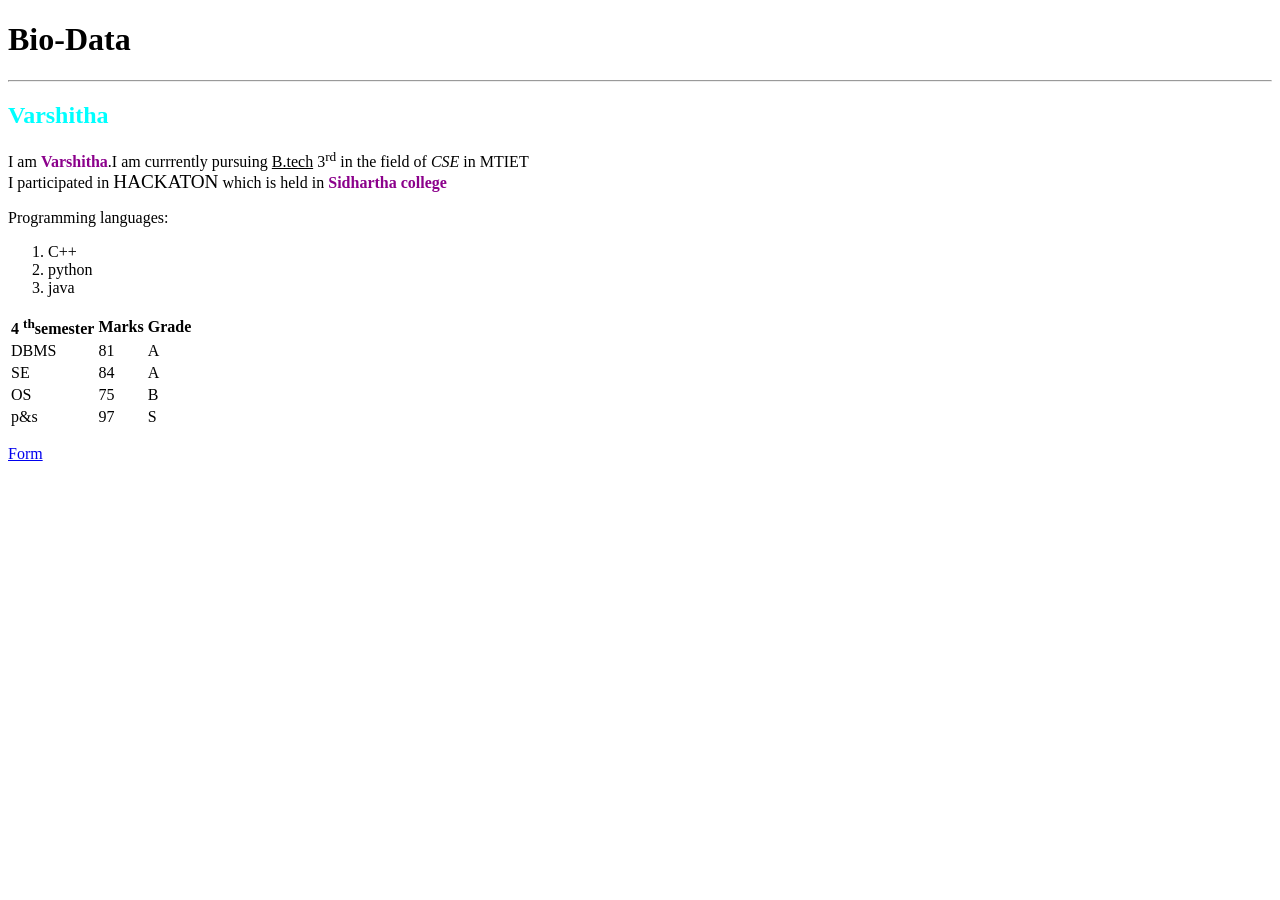
==== HTML-CSS/index.html @ 7a88680d "day1" ====
<!DOCTYPE html>
<html lang="en">
<head>
    <meta charset="UTF-8">
    <meta name="viewport" content="width=device-width, initial-scale=1.0">
    <title>Varshitha</title>
    <style>
        b{
            color: darkmagenta;
        }
    </style><!--internal-->
    <link rel="stylesheet" href="style.css">
</head>
<body>
     <h1> Bio-Data</h1><hr>
     <h2 style="color: aqua;">Varshitha</h2><!--inline-->
<p>I am <b> Varshitha</b>.I am currrently pursuing <u>B.tech</u> 3<sup>rd</sup> in the field of <i>CSE</i> in MTIET
<br>I participated in <big>HACKATON</big> which is held in <b>Sidhartha college</b>  </p>
<p>Programming languages:
    <ol>
        <li>C++</li><li>python</li><li>java</li>
    </ol>
</p>
<p>
    <table>
        <tr>
            <th>4 <sup>th</sup>semester</th>
            <th>Marks</th>
            <th>Grade</th>
        </tr>
        <tr>
            <td id="one">DBMS</td>
            <td>81</td>
            <td>A</td>
        </tr>
        <tr>
            <td class="one">SE</td>
            <td>84</td>
            <td>A</td>
        </tr>
        <tr>
            <td>OS</td>
            <td>75</td>
            <td>B</td>
        </tr>
        <tr>
            <td>p&s</td>
            <td>97</td>
            <td>S</td>
        </tr>
    </table>
</p>
<a href="form.html">Form</a>
</body>
</html>
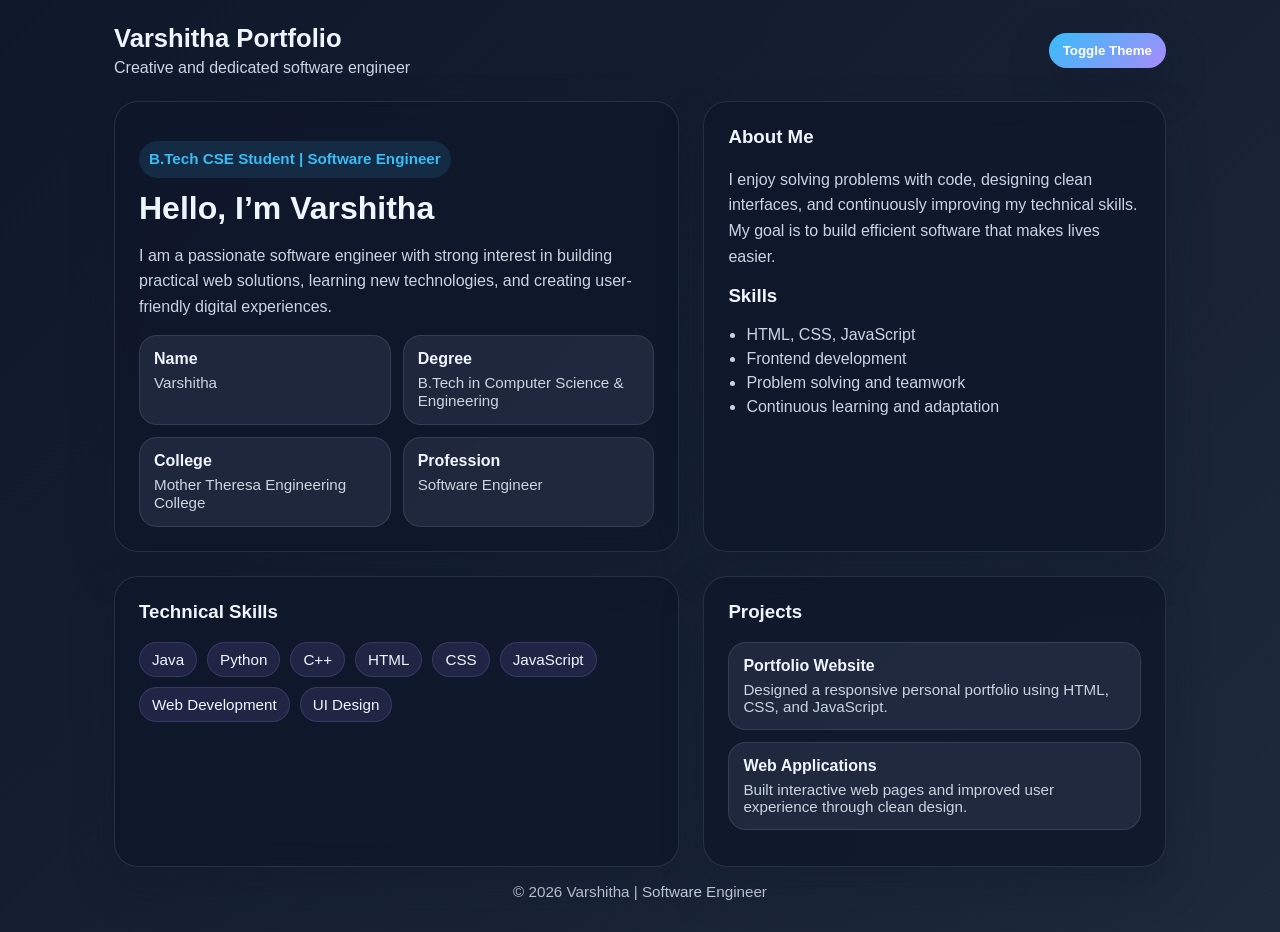
==== commit 750af862: "portfolio" ====
--- a/HTML-CSS/index.html
+++ b/HTML-CSS/index.html
@@ -1,55 +1,252 @@
 <!DOCTYPE html>
 <html lang="en">
 <head>
-    <meta charset="UTF-8">
-    <meta name="viewport" content="width=device-width, initial-scale=1.0">
-    <title>Varshitha</title>
-    <style>
-        b{
-            color: darkmagenta;
-        }
-    </style><!--internal-->
-    <link rel="stylesheet" href="style.css">
+  <meta charset="UTF-8" />
+  <meta name="viewport" content="width=device-width, initial-scale=1.0" />
+  <title>Varshitha | Portfolio</title>
+  <style>
+    :root {
+      --bg: linear-gradient(135deg, #0f172a, #1e293b);
+      --panel: rgba(15, 23, 42, 0.78);
+      --text: #eff6ff;
+      --muted: #cbd5e1;
+      --accent: #38bdf8;
+      --accent-2: #a78bfa;
+      --shadow: 0 18px 40px rgba(15, 23, 42, 0.35);
+    }
+
+    * { box-sizing: border-box; }
+    body {
+      margin: 0;
+      font-family: Arial, Helvetica, sans-serif;
+      color: var(--text);
+      background: var(--bg);
+      min-height: 100vh;
+    }
+
+    body.light {
+      --bg: linear-gradient(135deg, #f8fbff, #e0f2fe);
+      --panel: rgba(255, 255, 255, 0.88);
+      --text: #0f172a;
+      --muted: #334155;
+      --accent: #0ea5e9;
+      --accent-2: #8b5cf6;
+      --shadow: 0 18px 40px rgba(148, 163, 184, 0.25);
+    }
+
+    .page {
+      max-width: 1100px;
+      margin: 0 auto;
+      padding: 24px;
+    }
+
+    header {
+      display: flex;
+      justify-content: space-between;
+      align-items: center;
+      gap: 16px;
+      margin-bottom: 24px;
+    }
+
+    .brand h1 { margin: 0; font-size: 1.6rem; }
+    .brand p { margin: 6px 0 0; color: var(--muted); }
+
+    button {
+      border: none;
+      border-radius: 999px;
+      padding: 10px 14px;
+      background: linear-gradient(135deg, var(--accent), var(--accent-2));
+      color: white;
+      cursor: pointer;
+      font-weight: 700;
+      box-shadow: var(--shadow);
+    }
+
+    .grid {
+      display: grid;
+      grid-template-columns: 1.1fr 0.9fr;
+      gap: 24px;
+    }
+
+    .card {
+      background: var(--panel);
+      backdrop-filter: blur(12px);
+      border: 1px solid rgba(148, 163, 184, 0.18);
+      border-radius: 24px;
+      padding: 24px;
+      box-shadow: var(--shadow);
+    }
+
+    .profile-card h2 { font-size: 2rem; margin: 0 0 8px; }
+    .profile-card .tag {
+      display: inline-block;
+      margin-bottom: 12px;
+      padding: 6px 10px;
+      border-radius: 999px;
+      background: rgba(56, 189, 248, 0.12);
+      color: var(--accent);
+      font-size: 0.95rem;
+      font-weight: 700;
+    }
+
+    .profile-card p, .details p { color: var(--muted); line-height: 1.6; }
+
+    .mini-grid {
+      display: grid;
+      grid-template-columns: repeat(2, 1fr);
+      gap: 12px;
+      margin-top: 16px;
+    }
+
+    .mini-box {
+      border-radius: 18px;
+      padding: 14px;
+      background: rgba(148, 163, 184, 0.12);
+      border: 1px solid rgba(148, 163, 184, 0.18);
+    }
+
+    .mini-box strong { display: block; margin-bottom: 6px; color: var(--text); }
+    .mini-box span { color: var(--muted); font-size: 0.95rem; }
+
+    .details h3, .skills h3, .projects h3 { margin-top: 0; }
+    ul { padding-left: 18px; color: var(--muted); }
+    li { margin-bottom: 6px; }
+
+    .skills .chip-row {
+      display: flex;
+      flex-wrap: wrap;
+      gap: 10px;
+      margin-top: 10px;
+    }
+    .chip {
+      padding: 8px 12px;
+      border-radius: 999px;
+      background: rgba(167, 139, 250, 0.12);
+      border: 1px solid rgba(167, 139, 250, 0.18);
+      color: var(--text);
+      font-size: 0.95rem;
+    }
+
+    .projects .project {
+      border-radius: 18px;
+      padding: 14px;
+      background: rgba(148, 163, 184, 0.12);
+      border: 1px solid rgba(148, 163, 184, 0.18);
+      margin-bottom: 12px;
+    }
+
+    .project h4 { margin: 0 0 6px; font-size: 1rem; }
+    .project p { color: var(--muted); font-size: 0.95rem; margin: 0; }
+
+    footer {
+      text-align: center;
+      color: var(--muted);
+      padding: 16px 0 8px;
+      font-size: 0.95rem;
+    }
+
+    @media (max-width: 900px) {
+      .grid { grid-template-columns: 1fr; }
+    }
+  </style>
 </head>
 <body>
-     <h1> Bio-Data</h1><hr>
-     <h2 style="color: aqua;">Varshitha</h2><!--inline-->
-<p>I am <b> Varshitha</b>.I am currrently pursuing <u>B.tech</u> 3<sup>rd</sup> in the field of <i>CSE</i> in MTIET
-<br>I participated in <big>HACKATON</big> which is held in <b>Sidhartha college</b>  </p>
-<p>Programming languages:
-    <ol>
-        <li>C++</li><li>python</li><li>java</li>
-    </ol>
-</p>
-<p>
-    <table>
-        <tr>
-            <th>4 <sup>th</sup>semester</th>
-            <th>Marks</th>
-            <th>Grade</th>
-        </tr>
-        <tr>
-            <td id="one">DBMS</td>
-            <td>81</td>
-            <td>A</td>
-        </tr>
-        <tr>
-            <td class="one">SE</td>
-            <td>84</td>
-            <td>A</td>
-        </tr>
-        <tr>
-            <td>OS</td>
-            <td>75</td>
-            <td>B</td>
-        </tr>
-        <tr>
-            <td>p&s</td>
-            <td>97</td>
-            <td>S</td>
-        </tr>
-    </table>
-</p>
-<a href="form.html">Form</a>
+  <main class="page">
+    <header>
+      <div class="brand">
+        <h1>Varshitha Portfolio</h1>
+        <p>Creative and dedicated software engineer</p>
+      </div>
+      <button id="themeBtn" type="button">Toggle Theme</button>
+    </header>
+
+    <section class="grid">
+      <article class="card profile-card">
+        <p class="tag">B.Tech CSE Student | Software Engineer</p>
+        <h2>Hello, I’m Varshitha</h2>
+        <p>
+          I am a passionate software engineer with strong interest in building practical web solutions,
+          learning new technologies, and creating user-friendly digital experiences.
+        </p>
+        <div class="mini-grid">
+          <div class="mini-box">
+            <strong>Name</strong>
+            <span>Varshitha</span>
+          </div>
+          <div class="mini-box">
+            <strong>Degree</strong>
+            <span>B.Tech in Computer Science & Engineering</span>
+          </div>
+          <div class="mini-box">
+            <strong>College</strong>
+            <span>Mother Theresa Engineering College</span>
+          </div>
+          <div class="mini-box">
+            <strong>Profession</strong>
+            <span>Software Engineer</span>
+          </div>
+        </div>
+      </article>
+
+      <aside class="card details">
+        <h3>About Me</h3>
+        <p>
+          I enjoy solving problems with code, designing clean interfaces, and continuously improving my
+          technical skills. My goal is to build efficient software that makes lives easier.
+        </p>
+        <h3>Skills</h3>
+        <ul>
+          <li>HTML, CSS, JavaScript</li>
+          <li>Frontend development</li>
+          <li>Problem solving and teamwork</li>
+          <li>Continuous learning and adaptation</li>
+        </ul>
+      </aside>
+    </section>
+
+    <section class="grid" style="margin-top: 24px;">
+      <article class="card skills">
+        <h3>Technical Skills</h3>
+        <div class="chip-row">
+          <span class="chip">Java</span>
+          <span class="chip">Python</span>
+          <span class="chip">C++</span>
+          <span class="chip">HTML</span>
+          <span class="chip">CSS</span>
+          <span class="chip">JavaScript</span>
+          <span class="chip">Web Development</span>
+          <span class="chip">UI Design</span>
+        </div>
+      </article>
+
+      <article class="card projects">
+        <h3>Projects</h3>
+        <div class="project">
+          <h4>Portfolio Website</h4>
+          <p>Designed a responsive personal portfolio using HTML, CSS, and JavaScript.</p>
+        </div>
+        <div class="project">
+          <h4>Web Applications</h4>
+          <p>Built interactive web pages and improved user experience through clean design.</p>
+        </div>
+      </article>
+    </section>
+
+    <footer>
+      © <span id="year"></span> Varshitha | Software Engineer
+    </footer>
+  </main>
+
+  <script>
+    document.getElementById('year').textContent = new Date().getFullYear();
+
+    const themeBtn = document.getElementById('themeBtn');
+    themeBtn.addEventListener('click', () => {
+      document.body.classList.toggle('light');
+      themeBtn.textContent = document.body.classList.contains('light')
+        ? 'Switch to Dark'
+        : 'Toggle Theme';
+    });
+  </script>
 </body>
 </html>
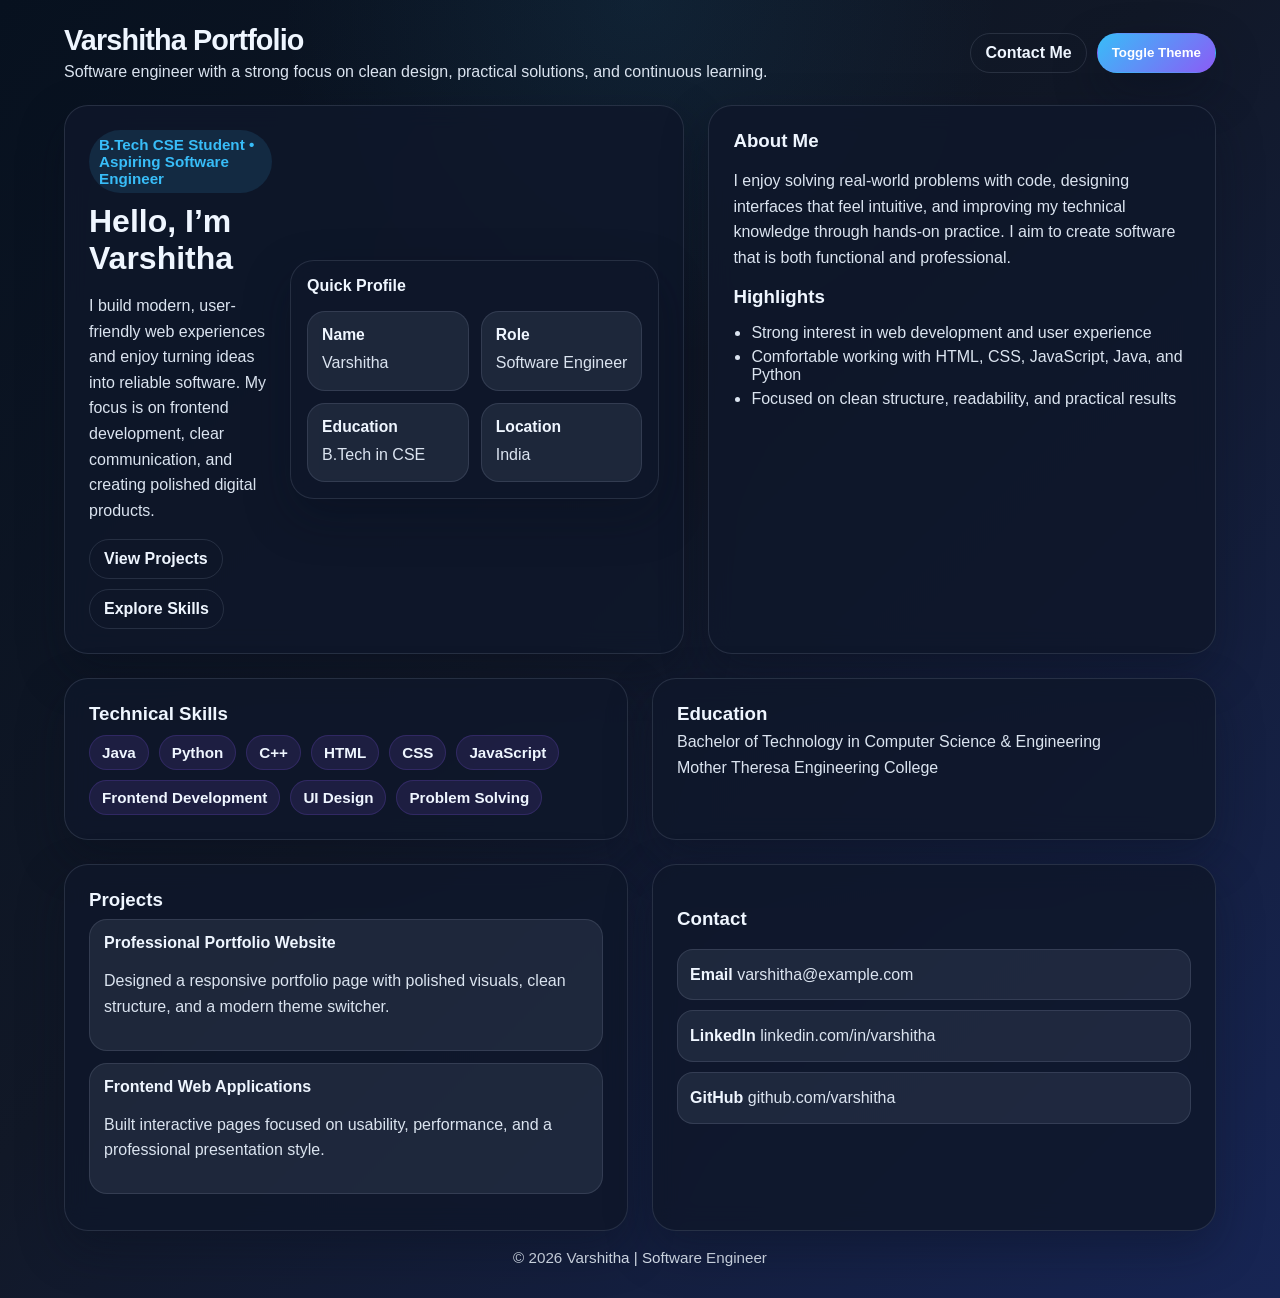
==== commit 1f61e94e: "Resume" ====
--- a/HTML-CSS/index.html
+++ b/HTML-CSS/index.html
@@ -6,148 +6,109 @@
   <title>Varshitha | Portfolio</title>
   <style>
     :root {
-      --bg: linear-gradient(135deg, #0f172a, #1e293b);
-      --panel: rgba(15, 23, 42, 0.78);
+      --bg: linear-gradient(135deg, #07111f 0%, #111827 45%, #172554 100%);
+      --panel: rgba(15, 23, 42, 0.84);
       --text: #eff6ff;
-      --muted: #cbd5e1;
+      --muted: #dbe4f0;
       --accent: #38bdf8;
-      --accent-2: #a78bfa;
-      --shadow: 0 18px 40px rgba(15, 23, 42, 0.35);
+      --accent-2: #8b5cf6;
+      --line: rgba(148, 163, 184, 0.18);
+      --shadow: 0 18px 45px rgba(8, 15, 30, 0.35);
     }
 
     * { box-sizing: border-box; }
+    html { scroll-behavior: smooth; }
     body {
       margin: 0;
-      font-family: Arial, Helvetica, sans-serif;
+      font-family: "Segoe UI", Arial, Helvetica, sans-serif;
       color: var(--text);
-      background: var(--bg);
+      background:
+        radial-gradient(circle at top, rgba(56, 189, 248, 0.08), transparent 25%),
+        var(--bg);
       min-height: 100vh;
     }
 
     body.light {
-      --bg: linear-gradient(135deg, #f8fbff, #e0f2fe);
-      --panel: rgba(255, 255, 255, 0.88);
+      --bg: linear-gradient(135deg, #eff6ff 0%, #dbeafe 45%, #ede9fe 100%);
+      --panel: rgba(255, 255, 255, 0.92);
       --text: #0f172a;
       --muted: #334155;
-      --accent: #0ea5e9;
-      --accent-2: #8b5cf6;
+      --accent: #0284c7;
+      --accent-2: #7c3aed;
+      --line: rgba(148, 163, 184, 0.25);
       --shadow: 0 18px 40px rgba(148, 163, 184, 0.25);
     }
 
-    .page {
-      max-width: 1100px;
-      margin: 0 auto;
-      padding: 24px;
-    }
+    .page { max-width: 1200px; margin: 0 auto; padding: 24px; }
 
     header {
-      display: flex;
-      justify-content: space-between;
-      align-items: center;
-      gap: 16px;
+      display: flex; justify-content: space-between; align-items: center; gap: 16px;
       margin-bottom: 24px;
     }
-
-    .brand h1 { margin: 0; font-size: 1.6rem; }
+    .brand h1 { margin: 0; font-size: 1.8rem; letter-spacing: -0.03em; }
     .brand p { margin: 6px 0 0; color: var(--muted); }
 
-    button {
-      border: none;
+    .button-row { display: flex; gap: 10px; flex-wrap: wrap; }
+    button, .ghost-link {
+      border: 1px solid transparent;
       border-radius: 999px;
       padding: 10px 14px;
       background: linear-gradient(135deg, var(--accent), var(--accent-2));
-      color: white;
+      color: #fff;
       cursor: pointer;
       font-weight: 700;
       box-shadow: var(--shadow);
-    }
-
-    .grid {
-      display: grid;
-      grid-template-columns: 1.1fr 0.9fr;
-      gap: 24px;
-    }
+      text-decoration: none;
+      display: inline-flex; align-items: center; justify-content: center;
+    }
+    .ghost-link { background: transparent; border-color: var(--line); color: var(--text); box-shadow: none; }
+
+    .grid { display: grid; grid-template-columns: 1.1fr 0.9fr; gap: 24px; }
+    .grid.two { grid-template-columns: repeat(2, 1fr); }
 
     .card {
       background: var(--panel);
       backdrop-filter: blur(12px);
-      border: 1px solid rgba(148, 163, 184, 0.18);
+      border: 1px solid var(--line);
       border-radius: 24px;
       padding: 24px;
       box-shadow: var(--shadow);
     }
 
-    .profile-card h2 { font-size: 2rem; margin: 0 0 8px; }
-    .profile-card .tag {
-      display: inline-block;
-      margin-bottom: 12px;
-      padding: 6px 10px;
-      border-radius: 999px;
-      background: rgba(56, 189, 248, 0.12);
-      color: var(--accent);
-      font-size: 0.95rem;
-      font-weight: 700;
-    }
-
-    .profile-card p, .details p { color: var(--muted); line-height: 1.6; }
-
-    .mini-grid {
-      display: grid;
-      grid-template-columns: repeat(2, 1fr);
-      gap: 12px;
-      margin-top: 16px;
-    }
-
-    .mini-box {
-      border-radius: 18px;
-      padding: 14px;
-      background: rgba(148, 163, 184, 0.12);
-      border: 1px solid rgba(148, 163, 184, 0.18);
-    }
-
-    .mini-box strong { display: block; margin-bottom: 6px; color: var(--text); }
-    .mini-box span { color: var(--muted); font-size: 0.95rem; }
-
-    .details h3, .skills h3, .projects h3 { margin-top: 0; }
+    .hero { display: grid; grid-template-columns: 1fr auto; gap: 18px; align-items: center; }
+    .eyebrow {
+      display: inline-block; padding: 6px 10px; border-radius: 999px;
+      background: rgba(56, 189, 248, 0.12); color: var(--accent); font-size: 0.95rem; font-weight: 700;
+      margin-bottom: 10px;
+    }
+    .hero h2 { font-size: 2rem; margin: 0 0 10px; }
+    .hero p, .details p, .project p, .mini-box span, .contact-list span { color: var(--muted); line-height: 1.6; }
+
+    .mini-grid { display: grid; grid-template-columns: repeat(2, 1fr); gap: 12px; margin-top: 16px; }
+    .mini-box { border-radius: 18px; padding: 14px; background: rgba(148, 163, 184, 0.12); border: 1px solid var(--line); }
+    .mini-box strong { display: block; margin-bottom: 6px; color: var(--text); font-size: 0.98rem; }
+
+    .details h3, .skills h3, .projects h3, .education h3 { margin-top: 0; margin-bottom: 8px; }
     ul { padding-left: 18px; color: var(--muted); }
     li { margin-bottom: 6px; }
 
-    .skills .chip-row {
-      display: flex;
-      flex-wrap: wrap;
-      gap: 10px;
-      margin-top: 10px;
-    }
+    .chip-row { display: flex; flex-wrap: wrap; gap: 10px; margin-top: 10px; }
     .chip {
-      padding: 8px 12px;
-      border-radius: 999px;
-      background: rgba(167, 139, 250, 0.12);
-      border: 1px solid rgba(167, 139, 250, 0.18);
-      color: var(--text);
-      font-size: 0.95rem;
-    }
-
-    .projects .project {
-      border-radius: 18px;
-      padding: 14px;
-      background: rgba(148, 163, 184, 0.12);
-      border: 1px solid rgba(148, 163, 184, 0.18);
-      margin-bottom: 12px;
-    }
-
+      padding: 8px 12px; border-radius: 999px; background: rgba(139, 92, 246, 0.12); border: 1px solid rgba(139, 92, 246, 0.18);
+      color: var(--text); font-size: 0.95rem; font-weight: 600;
+    }
+
+    .project {
+      border-radius: 18px; padding: 14px; background: rgba(148, 163, 184, 0.12); border: 1px solid var(--line); margin-bottom: 12px;
+    }
     .project h4 { margin: 0 0 6px; font-size: 1rem; }
-    .project p { color: var(--muted); font-size: 0.95rem; margin: 0; }
-
-    footer {
-      text-align: center;
-      color: var(--muted);
-      padding: 16px 0 8px;
-      font-size: 0.95rem;
-    }
-
-    @media (max-width: 900px) {
-      .grid { grid-template-columns: 1fr; }
-    }
+
+    .contact-list { display: grid; gap: 10px; }
+    .contact-item { border-radius: 16px; padding: 12px; background: rgba(148, 163, 184, 0.12); border: 1px solid var(--line); }
+
+    footer { text-align: center; color: var(--muted); padding: 18px 0 8px; font-size: 0.95rem; }
+    @media (max-width: 980px) { .grid, .grid.two, .hero { grid-template-columns: 1fr; } }
+    @media (max-width: 640px) { .page { padding: 16px; } .mini-grid { grid-template-columns: 1fr; } }
   </style>
 </head>
 <body>
@@ -155,35 +116,35 @@
     <header>
       <div class="brand">
         <h1>Varshitha Portfolio</h1>
-        <p>Creative and dedicated software engineer</p>
+        <p>Software engineer with a strong focus on clean design, practical solutions, and continuous learning.</p>
       </div>
-      <button id="themeBtn" type="button">Toggle Theme</button>
+      <div class="button-row">
+        <a class="ghost-link" href="#contact">Contact Me</a>
+        <button id="themeBtn" type="button">Toggle Theme</button>
+      </div>
     </header>
 
     <section class="grid">
-      <article class="card profile-card">
-        <p class="tag">B.Tech CSE Student | Software Engineer</p>
-        <h2>Hello, I’m Varshitha</h2>
-        <p>
-          I am a passionate software engineer with strong interest in building practical web solutions,
-          learning new technologies, and creating user-friendly digital experiences.
-        </p>
-        <div class="mini-grid">
-          <div class="mini-box">
-            <strong>Name</strong>
-            <span>Varshitha</span>
+      <article class="card hero">
+        <div>
+          <span class="eyebrow">B.Tech CSE Student • Aspiring Software Engineer</span>
+          <h2>Hello, I’m Varshitha</h2>
+          <p>
+            I build modern, user-friendly web experiences and enjoy turning ideas into reliable software.
+            My focus is on frontend development, clear communication, and creating polished digital products.
+          </p>
+          <div class="button-row" style="margin-top: 14px;">
+            <a class="ghost-link" href="#projects">View Projects</a>
+            <a class="ghost-link" href="#skills">Explore Skills</a>
           </div>
-          <div class="mini-box">
-            <strong>Degree</strong>
-            <span>B.Tech in Computer Science & Engineering</span>
-          </div>
-          <div class="mini-box">
-            <strong>College</strong>
-            <span>Mother Theresa Engineering College</span>
-          </div>
-          <div class="mini-box">
-            <strong>Profession</strong>
-            <span>Software Engineer</span>
+        </div>
+        <div class="card" style="padding: 16px; min-width: 260px;">
+          <strong>Quick Profile</strong>
+          <div class="mini-grid">
+            <div class="mini-box"><strong>Name</strong><span>Varshitha</span></div>
+            <div class="mini-box"><strong>Role</strong><span>Software Engineer</span></div>
+            <div class="mini-box"><strong>Education</strong><span>B.Tech in CSE</span></div>
+            <div class="mini-box"><strong>Location</strong><span>India</span></div>
           </div>
         </div>
       </article>
@@ -191,21 +152,20 @@
       <aside class="card details">
         <h3>About Me</h3>
         <p>
-          I enjoy solving problems with code, designing clean interfaces, and continuously improving my
-          technical skills. My goal is to build efficient software that makes lives easier.
+          I enjoy solving real-world problems with code, designing interfaces that feel intuitive, and improving
+          my technical knowledge through hands-on practice. I aim to create software that is both functional and professional.
         </p>
-        <h3>Skills</h3>
+        <h3>Highlights</h3>
         <ul>
-          <li>HTML, CSS, JavaScript</li>
-          <li>Frontend development</li>
-          <li>Problem solving and teamwork</li>
-          <li>Continuous learning and adaptation</li>
+          <li>Strong interest in web development and user experience</li>
+          <li>Comfortable working with HTML, CSS, JavaScript, Java, and Python</li>
+          <li>Focused on clean structure, readability, and practical results</li>
         </ul>
       </aside>
     </section>
 
-    <section class="grid" style="margin-top: 24px;">
-      <article class="card skills">
+    <section class="grid two" style="margin-top: 24px;">
+      <article class="card skills" id="skills">
         <h3>Technical Skills</h3>
         <div class="chip-row">
           <span class="chip">Java</span>
@@ -214,20 +174,38 @@
           <span class="chip">HTML</span>
           <span class="chip">CSS</span>
           <span class="chip">JavaScript</span>
-          <span class="chip">Web Development</span>
+          <span class="chip">Frontend Development</span>
           <span class="chip">UI Design</span>
-        </div>
-      </article>
-
+          <span class="chip">Problem Solving</span>
+        </div>
+      </article>
+
+      <article class="card education">
+        <h3>Education</h3>
+        <p style="margin: 0 0 8px; color: var(--muted);">Bachelor of Technology in Computer Science & Engineering</p>
+        <p style="margin: 0; color: var(--muted);">Mother Theresa Engineering College</p>
+      </article>
+    </section>
+
+    <section class="grid two" style="margin-top: 24px;" id="projects">
       <article class="card projects">
         <h3>Projects</h3>
         <div class="project">
-          <h4>Portfolio Website</h4>
-          <p>Designed a responsive personal portfolio using HTML, CSS, and JavaScript.</p>
+          <h4>Professional Portfolio Website</h4>
+          <p>Designed a responsive portfolio page with polished visuals, clean structure, and a modern theme switcher.</p>
         </div>
         <div class="project">
-          <h4>Web Applications</h4>
-          <p>Built interactive web pages and improved user experience through clean design.</p>
+          <h4>Frontend Web Applications</h4>
+          <p>Built interactive pages focused on usability, performance, and a professional presentation style.</p>
+        </div>
+      </article>
+
+      <article class="card" id="contact">
+        <h3>Contact</h3>
+        <div class="contact-list">
+          <div class="contact-item"><strong>Email</strong><span> varshitha@example.com</span></div>
+          <div class="contact-item"><strong>LinkedIn</strong><span> linkedin.com/in/varshitha</span></div>
+          <div class="contact-item"><strong>GitHub</strong><span> github.com/varshitha</span></div>
         </div>
       </article>
     </section>
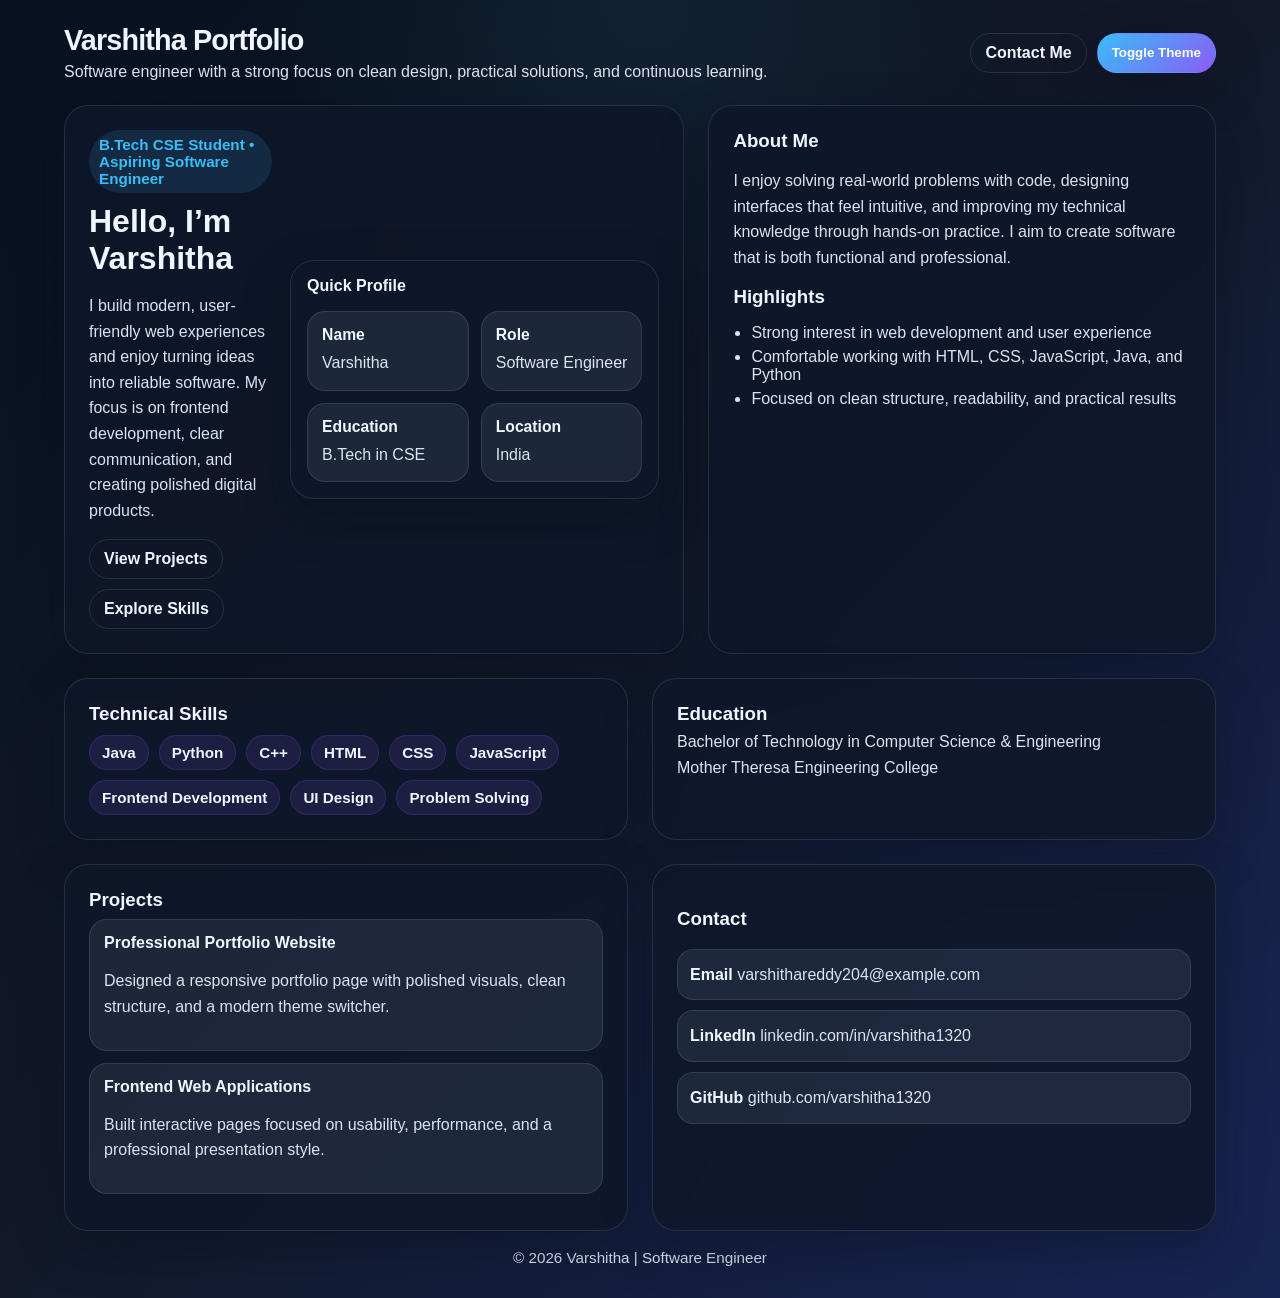
==== commit beafb43b: "profile" ====
--- a/HTML-CSS/index.html
+++ b/HTML-CSS/index.html
@@ -203,9 +203,9 @@
       <article class="card" id="contact">
         <h3>Contact</h3>
         <div class="contact-list">
-          <div class="contact-item"><strong>Email</strong><span> varshitha@example.com</span></div>
-          <div class="contact-item"><strong>LinkedIn</strong><span> linkedin.com/in/varshitha</span></div>
-          <div class="contact-item"><strong>GitHub</strong><span> github.com/varshitha</span></div>
+          <div class="contact-item"><strong>Email</strong><span> varshithareddy204@example.com</span></div>
+          <div class="contact-item"><strong>LinkedIn</strong><span> linkedin.com/in/varshitha1320</span></div>
+          <div class="contact-item"><strong>GitHub</strong><span> github.com/varshitha1320</span></div>
         </div>
       </article>
     </section>
